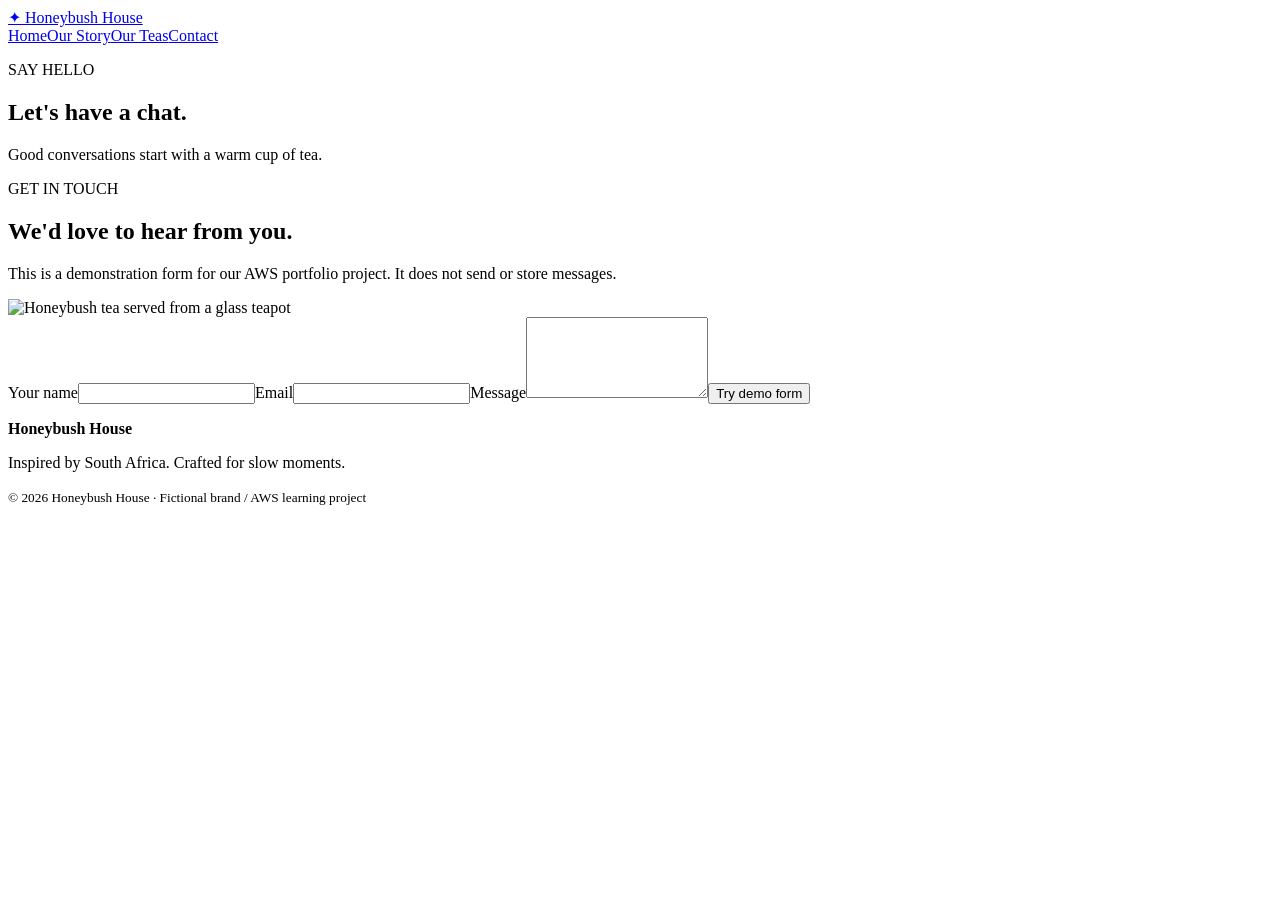
==== contact.html @ 75a39f72 "Add Honeybush House website source: contact.html" ====
<!doctype html><html lang="en"><head><meta charset="utf-8"><meta name="viewport" content="width=device-width,initial-scale=1"><meta name="description" content="Discover South African honeybush tea at Honeybush House, a fictional AWS portfolio brand."><title>Contact | Honeybush House</title><link rel="stylesheet" href="style.css"></head><body><header class="site-header"><a class="brand" href="index.html"><span class="brand-mark">✦</span> Honeybush House</a><nav aria-label="Main navigation"><a href="index.html">Home</a><a href="story.html">Our Story</a><a href="teas.html">Our Teas</a><a href="contact.html">Contact</a></nav></header><main><section class="hero hero-contact"><div class="hero-inner"><p class="eyebrow">SAY HELLO</p><h1>Let's have a chat.</h1><p>Good conversations start with a warm cup of tea.</p></div></section><section class="contact-layout"><div><p class="eyebrow">GET IN TOUCH</p><h2>We'd love to hear from you.</h2><p>This is a demonstration form for our AWS portfolio project. It does not send or store messages.</p><img src="images/tea-pour.jpg" alt="Honeybush tea served from a glass teapot" loading="lazy"></div><form id="contact-form"><label for="name">Your name</label><input id="name" name="name" required><label for="email">Email</label><input id="email" name="email" type="email" required><label for="message">Message</label><textarea id="message" name="message" rows="5" required></textarea><button type="submit">Try demo form</button><p id="notice" role="status" aria-live="polite"></p></form></section></main><footer><strong>Honeybush House</strong><p>Inspired by South Africa. Crafted for slow moments.</p><small>© 2026 Honeybush House · Fictional brand / AWS learning project</small></footer><script src="script.js"></script></body></html>
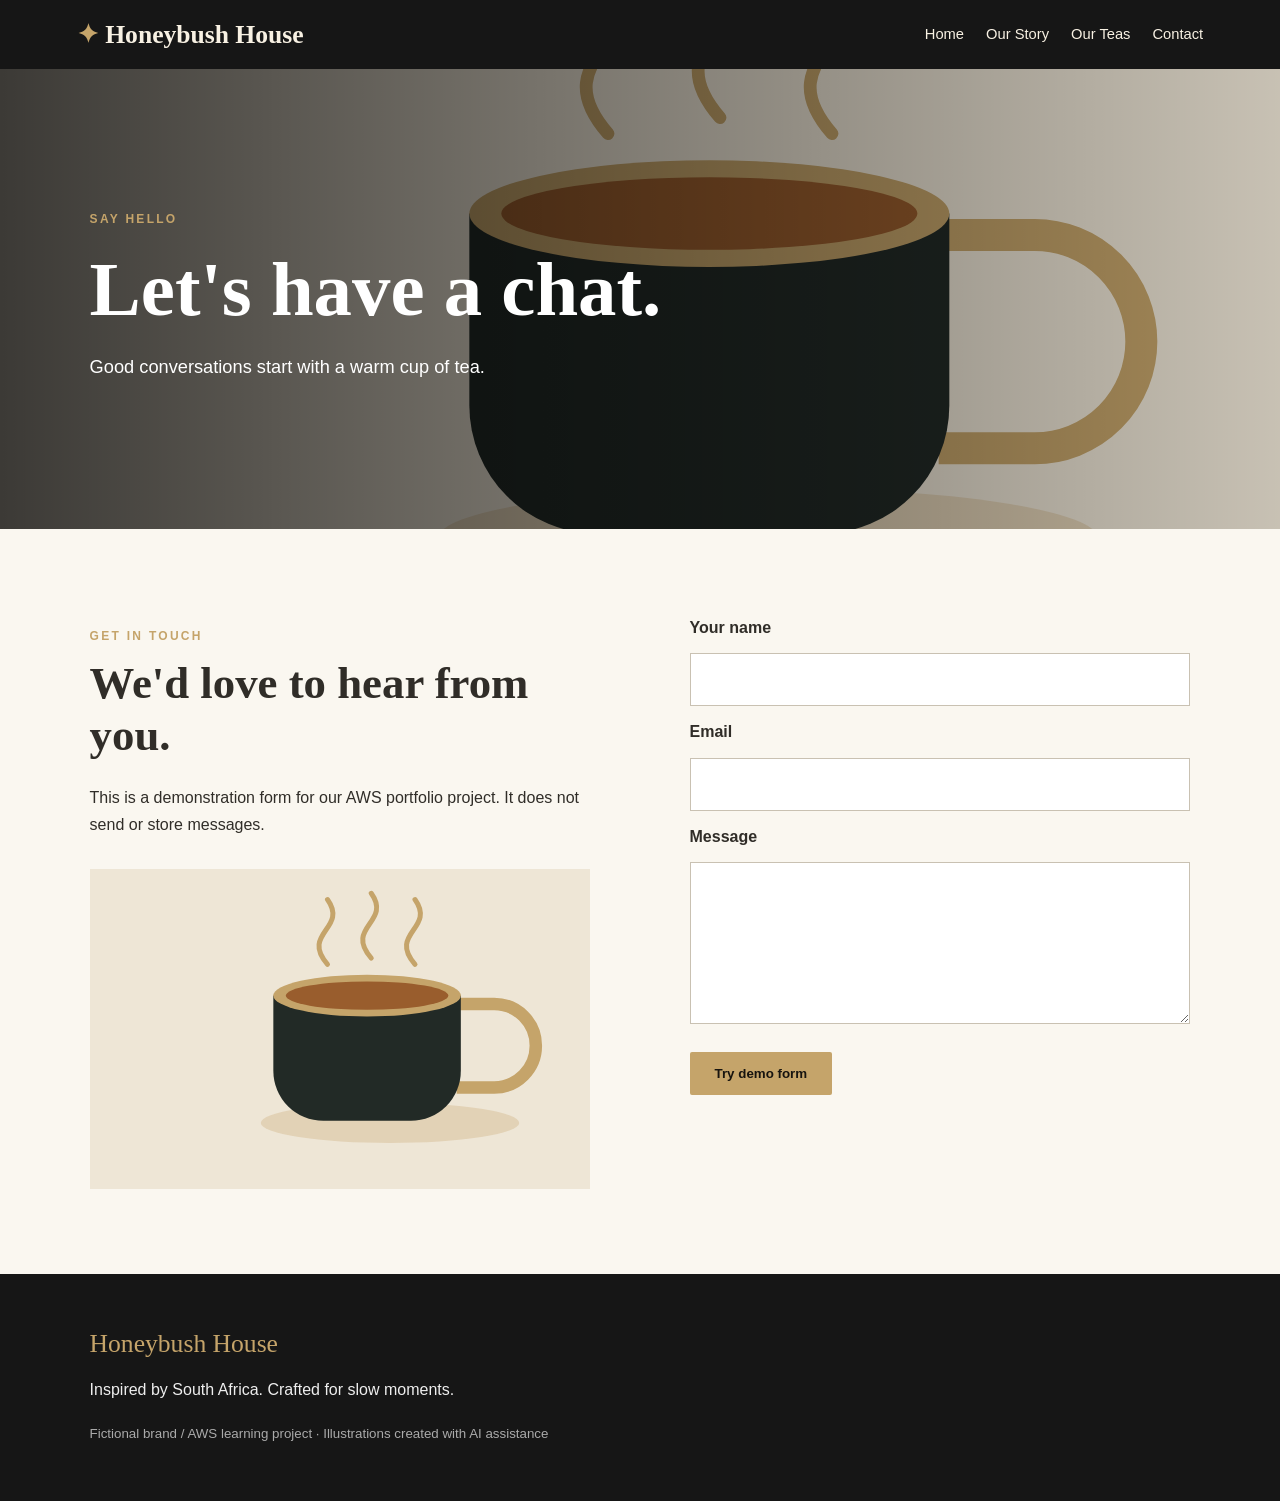
==== commit 7ceeaa30: "Replace unverified imagery and document asset provenance Replace 20 raster assets with eight AI-assi" ====
--- a/contact.html
+++ b/contact.html
@@ -1 +1 @@
-<!doctype html><html lang="en"><head><meta charset="utf-8"><meta name="viewport" content="width=device-width,initial-scale=1"><meta name="description" content="Discover South African honeybush tea at Honeybush House, a fictional AWS portfolio brand."><title>Contact | Honeybush House</title><link rel="stylesheet" href="style.css"></head><body><header class="site-header"><a class="brand" href="index.html"><span class="brand-mark">✦</span> Honeybush House</a><nav aria-label="Main navigation"><a href="index.html">Home</a><a href="story.html">Our Story</a><a href="teas.html">Our Teas</a><a href="contact.html">Contact</a></nav></header><main><section class="hero hero-contact"><div class="hero-inner"><p class="eyebrow">SAY HELLO</p><h1>Let's have a chat.</h1><p>Good conversations start with a warm cup of tea.</p></div></section><section class="contact-layout"><div><p class="eyebrow">GET IN TOUCH</p><h2>We'd love to hear from you.</h2><p>This is a demonstration form for our AWS portfolio project. It does not send or store messages.</p><img src="images/tea-pour.jpg" alt="Honeybush tea served from a glass teapot" loading="lazy"></div><form id="contact-form"><label for="name">Your name</label><input id="name" name="name" required><label for="email">Email</label><input id="email" name="email" type="email" required><label for="message">Message</label><textarea id="message" name="message" rows="5" required></textarea><button type="submit">Try demo form</button><p id="notice" role="status" aria-live="polite"></p></form></section></main><footer><strong>Honeybush House</strong><p>Inspired by South Africa. Crafted for slow moments.</p><small>© 2026 Honeybush House · Fictional brand / AWS learning project</small></footer><script src="script.js"></script></body></html>+<!doctype html><html lang="en"><head><meta charset="utf-8"><meta name="viewport" content="width=device-width,initial-scale=1"><meta name="description" content="Discover South African honeybush tea at Honeybush House, a fictional AWS portfolio brand."><title>Contact | Honeybush House</title><link rel="stylesheet" href="style.css"></head><body><header class="site-header"><a class="brand" href="index.html"><span class="brand-mark">✦</span> Honeybush House</a><nav aria-label="Main navigation"><a href="index.html">Home</a><a href="story.html">Our Story</a><a href="teas.html">Our Teas</a><a href="contact.html">Contact</a></nav></header><main><section class="hero hero-contact"><div class="hero-inner"><p class="eyebrow">SAY HELLO</p><h1>Let's have a chat.</h1><p>Good conversations start with a warm cup of tea.</p></div></section><section class="contact-layout"><div><p class="eyebrow">GET IN TOUCH</p><h2>We'd love to hear from you.</h2><p>This is a demonstration form for our AWS portfolio project. It does not send or store messages.</p><img src="images/tea-moment.svg" alt="Geometric tea cup illustration" loading="lazy"></div><form id="contact-form"><label for="name">Your name</label><input id="name" name="name" required><label for="email">Email</label><input id="email" name="email" type="email" required><label for="message">Message</label><textarea id="message" name="message" rows="5" required></textarea><button type="submit">Try demo form</button><p id="notice" role="status" aria-live="polite"></p></form></section></main><footer><strong>Honeybush House</strong><p>Inspired by South Africa. Crafted for slow moments.</p><small>Fictional brand / AWS learning project · Illustrations created with AI assistance</small></footer><script src="script.js"></script></body></html>
--- a/style.css
+++ b/style.css
@@ -0,0 +1,7 @@
+:root{--black:#161616;--gold:#c5a46a;--cream:#faf7f0;--text:#302d28}*{box-sizing:border-box}html{scroll-behavior:smooth}body{margin:0;background:var(--cream);color:var(--text);font:16px/1.7 Arial,sans-serif}img{max-width:100%;display:block}a{color:inherit}.site-header{display:flex;align-items:center;justify-content:space-between;gap:20px;flex-wrap:wrap;background:var(--black);color:#f8f1e3;padding:19px 6%}.brand{font:600 clamp(1.25rem,2vw,1.7rem) Georgia,serif;text-decoration:none;white-space:nowrap}.brand-mark{color:var(--gold)}nav{display:flex;flex-wrap:wrap;gap:22px}nav a{text-decoration:none;font-size:.92rem}nav a:hover,.text-link:hover{color:var(--gold)}.hero{min-height:460px;display:flex;align-items:center;padding:85px 7%;background-position:center;background-size:cover;color:white;position:relative}.hero:before{content:"";position:absolute;inset:0;background:linear-gradient(90deg,rgba(0,0,0,.75),rgba(0,0,0,.16))}.hero-inner{position:relative;max-width:680px}.hero-home{min-height:600px;background-image:url('images/tea-moment.svg')}.hero-story{background-image:url('images/cape-hills.svg')}.hero-teas{background-image:url('images/blend-original.svg')}.hero-contact{background-image:url('images/tea-moment.svg')}.eyebrow{letter-spacing:.19em;font-weight:bold;font-size:.75rem;text-transform:uppercase;color:var(--gold)}h1,h2,h3{font-family:Georgia,serif;line-height:1.16}h1{font-size:clamp(2.7rem,6vw,5.2rem);margin:16px 0}h2{font-size:clamp(2rem,3.5vw,3rem);margin:10px 0 22px}h3{font-size:1.45rem}p{max-width:660px}.hero p:not(.eyebrow){font-size:1.14rem}.button,button{background:var(--gold);border:0;border-radius:2px;color:#17140f;font-weight:bold;padding:14px 25px;display:inline-block;text-decoration:none;cursor:pointer;margin-top:16px}.button:hover,button:hover{background:#e1c28b}.intro{text-align:center;padding:80px 7% 60px}.intro p,.intro h2{margin-left:auto;margin-right:auto}.split{display:grid;grid-template-columns:1fr 1fr;align-items:center;gap:7%;padding:65px 7%}.split img{width:100%;height:430px;object-fit:cover;border-radius:4px}.split.reverse img{order:2}.text-link{font-weight:bold;text-decoration:none;border-bottom:1px solid var(--gold);padding-bottom:5px}.feature-row{display:grid;grid-template-columns:repeat(3,1fr);gap:26px;padding:60px 7% 90px}.feature-row img{width:100%;height:230px;object-fit:cover}.feature-row h3{margin-bottom:4px}.product-grid{display:grid;grid-template-columns:repeat(4,minmax(0,1fr));gap:22px;padding:10px 7% 60px}.product{background:#fff;box-shadow:0 3px 18px #0000000c}.product img{width:100%;height:270px;object-fit:cover}.product-copy{padding:22px}.product h3{margin:0 0 10px}.product p{min-height:70px}.product strong{color:#6e4b1f}.product strong span{font-size:.75rem;color:#777;font-weight:normal}.note{font-size:.88rem;color:#666}.centered{text-align:center;margin:0 auto 70px}.contact-layout{display:grid;grid-template-columns:1fr 1fr;gap:9%;padding:85px 7%}.contact-layout img{margin-top:30px;max-height:320px;width:100%;object-fit:cover}form{display:grid;align-content:start;gap:12px}label{font-weight:bold}input,textarea{width:100%;border:1px solid #c9c1b2;padding:12px;font:inherit;background:white}form button{justify-self:start}footer{background:var(--black);color:#eee;padding:55px 7%}footer strong{font:1.6rem Georgia,serif;color:var(--gold)}footer small{color:#aaa}@media(max-width:900px){.product-grid{grid-template-columns:repeat(2,1fr)}.feature-row{grid-template-columns:1fr 1fr}}@media(max-width:650px){.site-header{justify-content:center;text-align:center}nav{justify-content:center;gap:12px}.hero{min-height:400px;padding:70px 7%}.hero-home{min-height:500px}.split,.contact-layout{grid-template-columns:1fr}.split.reverse img{order:0}.split img{height:300px}.feature-row,.product-grid{grid-template-columns:1fr}.product img{height:330px}}
+/* Image sizing corrections */
+.tile img {display:block;width:100%;height:260px;object-fit:contain;object-position:center;background:#f5f0e7;}
+.intro img,.story-content img,.story-image {display:block;width:100%;height:auto;object-fit:contain;}
+.home-hero {background-image:linear-gradient(90deg,rgba(0,0,0,.82),rgba(0,0,0,.25)),url("images/blend-original.svg");background-size:cover;background-position:center;}
+.story-hero {background-size:cover;background-position:center;}
+@media(max-width:650px){.tile img{height:220px}.home-hero{background-position:60% center}}
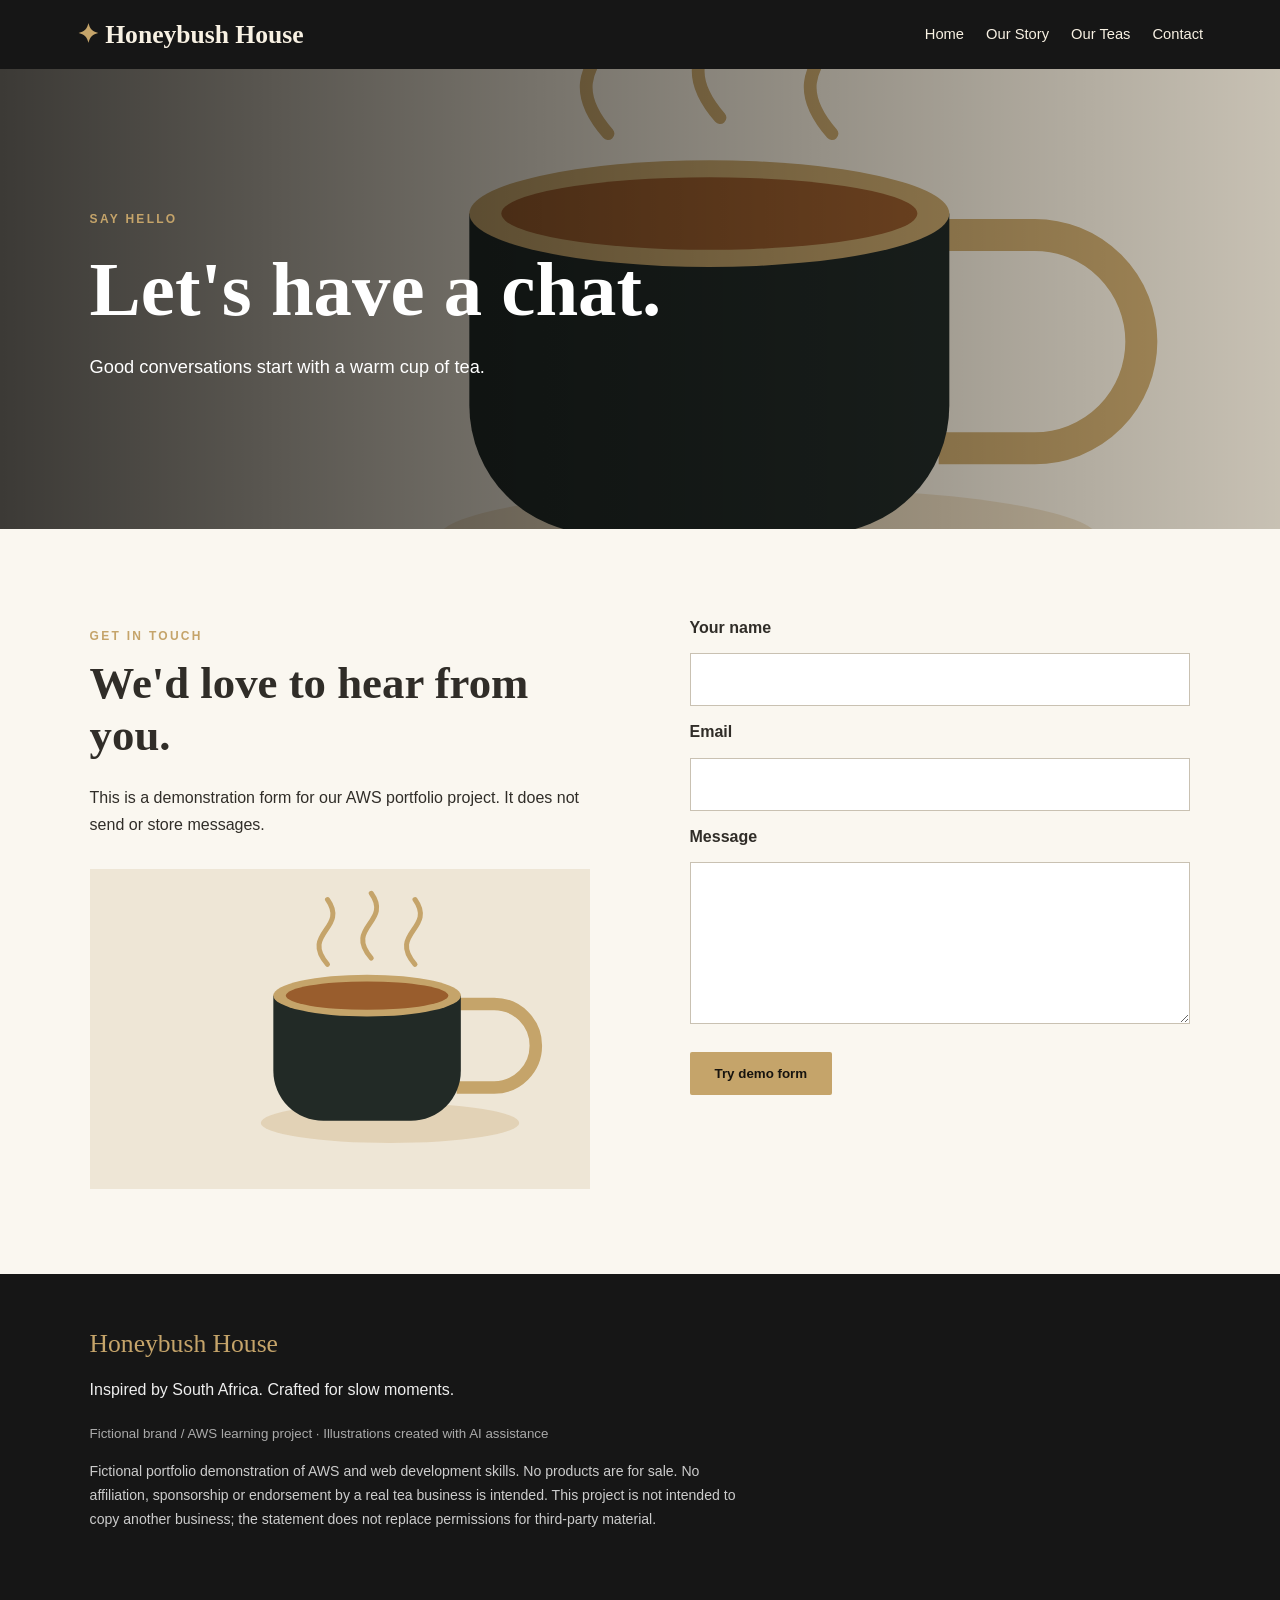
==== commit 0bb2384b: "docs: clarify fictional educational portfolio purpose" ====
--- a/contact.html
+++ b/contact.html
@@ -1 +1 @@
-<!doctype html><html lang="en"><head><meta charset="utf-8"><meta name="viewport" content="width=device-width,initial-scale=1"><meta name="description" content="Discover South African honeybush tea at Honeybush House, a fictional AWS portfolio brand."><title>Contact | Honeybush House</title><link rel="stylesheet" href="style.css"></head><body><header class="site-header"><a class="brand" href="index.html"><span class="brand-mark">✦</span> Honeybush House</a><nav aria-label="Main navigation"><a href="index.html">Home</a><a href="story.html">Our Story</a><a href="teas.html">Our Teas</a><a href="contact.html">Contact</a></nav></header><main><section class="hero hero-contact"><div class="hero-inner"><p class="eyebrow">SAY HELLO</p><h1>Let's have a chat.</h1><p>Good conversations start with a warm cup of tea.</p></div></section><section class="contact-layout"><div><p class="eyebrow">GET IN TOUCH</p><h2>We'd love to hear from you.</h2><p>This is a demonstration form for our AWS portfolio project. It does not send or store messages.</p><img src="images/tea-moment.svg" alt="Geometric tea cup illustration" loading="lazy"></div><form id="contact-form"><label for="name">Your name</label><input id="name" name="name" required><label for="email">Email</label><input id="email" name="email" type="email" required><label for="message">Message</label><textarea id="message" name="message" rows="5" required></textarea><button type="submit">Try demo form</button><p id="notice" role="status" aria-live="polite"></p></form></section></main><footer><strong>Honeybush House</strong><p>Inspired by South Africa. Crafted for slow moments.</p><small>Fictional brand / AWS learning project · Illustrations created with AI assistance</small></footer><script src="script.js"></script></body></html>+<!doctype html><html lang="en"><head><meta charset="utf-8"><meta name="viewport" content="width=device-width,initial-scale=1"><meta name="description" content="Discover South African honeybush tea at Honeybush House, a fictional AWS portfolio brand."><title>Contact | Honeybush House</title><link rel="stylesheet" href="style.css"></head><body><header class="site-header"><a class="brand" href="index.html"><span class="brand-mark">✦</span> Honeybush House</a><nav aria-label="Main navigation"><a href="index.html">Home</a><a href="story.html">Our Story</a><a href="teas.html">Our Teas</a><a href="contact.html">Contact</a></nav></header><main><section class="hero hero-contact"><div class="hero-inner"><p class="eyebrow">SAY HELLO</p><h1>Let's have a chat.</h1><p>Good conversations start with a warm cup of tea.</p></div></section><section class="contact-layout"><div><p class="eyebrow">GET IN TOUCH</p><h2>We'd love to hear from you.</h2><p>This is a demonstration form for our AWS portfolio project. It does not send or store messages.</p><img src="images/tea-moment.svg" alt="Geometric tea cup illustration" loading="lazy"></div><form id="contact-form"><label for="name">Your name</label><input id="name" name="name" required><label for="email">Email</label><input id="email" name="email" type="email" required><label for="message">Message</label><textarea id="message" name="message" rows="5" required></textarea><button type="submit">Try demo form</button><p id="notice" role="status" aria-live="polite"></p></form></section></main><footer><strong>Honeybush House</strong><p>Inspired by South Africa. Crafted for slow moments.</p><small>Fictional brand / AWS learning project · Illustrations created with AI assistance</small><p class="note" style="color:#ccc">Fictional portfolio demonstration of AWS and web development skills. No products are for sale. No affiliation, sponsorship or endorsement by a real tea business is intended. This project is not intended to copy another business; the statement does not replace permissions for third-party material.</p></footer><script src="script.js"></script></body></html>
